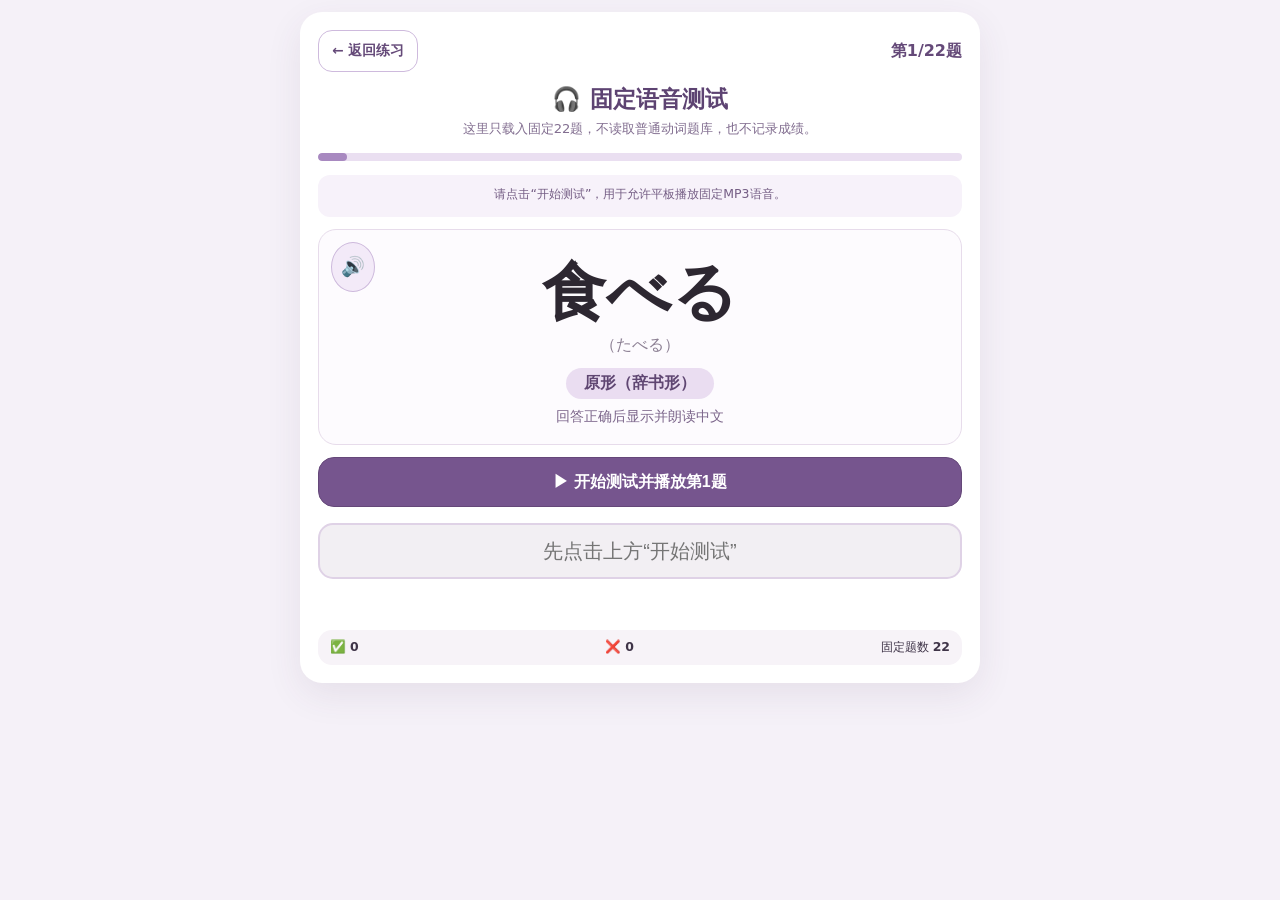
==== voice-test.html @ b7515061 "Add files via upload" ====
<!DOCTYPE html>
<html lang="zh-CN">
<head>
  <meta charset="UTF-8">
  <meta name="viewport" content="width=device-width,initial-scale=1,viewport-fit=cover">
  <meta http-equiv="Cache-Control" content="no-cache, no-store, must-revalidate">
  <title>固定22题语音测试</title>
  <style>
    *{box-sizing:border-box;margin:0;padding:0}
    body{min-height:100vh;min-height:100dvh;background:#f5f1f8;color:#3f3448;font-family:system-ui,-apple-system,"Noto Sans SC","Noto Sans JP",sans-serif;padding:12px}
    .page{width:min(100%,680px);margin:0 auto;background:#fff;border-radius:22px;padding:18px;box-shadow:0 12px 36px rgba(76,50,94,.09)}
    .top{display:flex;align-items:center;justify-content:space-between;gap:12px}
    .back{display:inline-flex;align-items:center;min-height:42px;padding:8px 13px;border:1px solid #cebadd;border-radius:14px;background:#fff;color:#654a79;text-decoration:none;font-weight:700;font-size:.86rem}
    .counter{font-size:1rem;font-weight:800;color:#654a79;white-space:nowrap}
    h1{text-align:center;font-size:1.45rem;margin:12px 0 4px;color:#5d4372}
    .sub{text-align:center;color:#826e90;font-size:.82rem;line-height:1.5}
    .bar-wrap{height:8px;background:#eadff1;border-radius:999px;overflow:hidden;margin:14px 0}
    .bar{height:100%;width:4.55%;background:#a889c0;border-radius:999px;transition:width .2s ease}
    .audio-status{min-height:42px;padding:10px 12px;border-radius:12px;background:#f7f2fa;color:#745d84;text-align:center;font-size:.78rem;line-height:1.45;margin-bottom:12px}
    .question{position:relative;text-align:center;border:1px solid #e7dceb;border-radius:18px;padding:24px 12px 18px;background:#fdfbfe}
    .speak{position:absolute;left:12px;top:12px;width:44px;height:44px;border:1px solid #cdb9dc;border-radius:50%;background:#f3eaf8;color:#654a79;font-size:1.2rem;cursor:pointer}
    .verb{font-size:clamp(2.5rem,11vw,4rem);font-weight:800;color:#2d2731;line-height:1.2}
    .reading{margin-top:5px;color:#8d8094;font-size:1rem}
    .form{display:inline-block;margin-top:12px;padding:5px 18px;border-radius:999px;background:#eaddf1;color:#5f4672;font-size:1rem;font-weight:800}
    .meaning{margin-top:9px;color:#7c668b;font-size:.86rem}
    input{width:100%;min-height:56px;margin:14px 0 9px;padding:10px 14px;border:2px solid #dfd2e6;border-radius:15px;text-align:center;font-size:1.25rem;outline:none}
    input:focus{border-color:#a889c0;box-shadow:0 0 0 3px rgba(168,137,192,.14)}
    input.wrong{border-color:#d88478;background:#fff8f7}
    input:disabled{background:#f2eff3;color:#9a929e}
    .message{min-height:30px;text-align:center;font-weight:800;line-height:1.45;margin-bottom:6px}
    .ok{color:#477445}.bad{color:#b3483c}
    button{min-height:50px;border:1px solid #b69acb;border-radius:16px;background:#a889c0;color:#fff;font-weight:800;font-size:1rem;cursor:pointer}
    .start{width:100%;margin:12px 0 2px;background:#76558e;border-color:#654879}
    .actions{display:grid;grid-template-columns:1fr 1fr;gap:9px}
    .next{background:#6d9b68;border-color:#5e895a}
    .hidden{display:none!important}
    .answer-info{margin-top:10px;padding:13px;border-radius:14px;background:#eef7eb;border-left:5px solid #7da676;color:#355e34;line-height:1.6}
    .answer-info strong{display:block;font-size:1.3rem}
    .stats{display:flex;justify-content:space-between;gap:8px;margin-top:12px;padding:9px 12px;border-radius:14px;background:#f7f3f8;font-size:.78rem}
    .finish{text-align:center;padding:28px 12px}
    .finish h2{color:#4d7549;margin-bottom:10px}
    .finish p{line-height:1.7;color:#5f5266}
    .finish a{display:block;margin-top:16px;padding:13px;border-radius:15px;background:#76558e;color:#fff;text-decoration:none;font-weight:800}
    audio{display:none}
    @media(max-width:599px){body{padding:0;background:#fff}.page{min-height:100vh;min-height:100dvh;border-radius:0;box-shadow:none;padding:max(15px,env(safe-area-inset-top)) max(15px,env(safe-area-inset-right)) max(15px,env(safe-area-inset-bottom)) max(15px,env(safe-area-inset-left))}.question{padding-top:28px}.stats{font-size:.74rem}}
  </style>
</head>
<body>
<main class="page">
  <div class="top">
    <a class="back" href="index.html?v=voice-test-3">← 返回练习</a>
    <span class="counter" id="counter">第1/22题</span>
  </div>
  <h1>🎧 固定语音测试</h1>
  <p class="sub">这里只载入固定22题，不读取普通动词题库，也不记录成绩。</p>
  <div class="bar-wrap"><div class="bar" id="bar"></div></div>
  <div class="audio-status" id="audioStatus">请点击“开始测试”，用于允许平板播放固定MP3语音。</div>

  <section id="testArea">
    <div class="question">
      <button type="button" class="speak" id="speakBtn" aria-label="播放本题日语" title="播放本题日语">🔊</button>
      <div class="verb" id="verb"></div>
      <div class="reading" id="reading"></div>
      <div class="form" id="form"></div>
      <div class="meaning" id="meaningHint">回答正确后显示并朗读中文</div>
    </div>
    <button type="button" class="start" id="startBtn">▶ 开始测试并播放第1题</button>
    <input type="text" id="answer" placeholder="先点击上方“开始测试”" autocomplete="off" autocapitalize="off" spellcheck="false" disabled>
    <div class="message" id="message"></div>
    <div class="actions hidden" id="actions">
      <button type="button" id="submitBtn">决定</button>
      <button type="button" class="next hidden" id="nextBtn">下一题</button>
    </div>
    <div class="answer-info hidden" id="answerInfo"></div>
    <div class="stats"><span>✅ <b id="okCount">0</b></span><span>❌ <b id="wrongCount">0</b></span><span>固定题数 <b>22</b></span></div>
  </section>

  <section class="finish hidden" id="finishArea">
    <h2>22题语音测试完成</h2>
    <p id="finishText"></p>
    <a href="voice-test.html?v=voice-test-3">重新测试22题</a>
    <a href="index.html?v=voice-test-3">返回普通练习</a>
  </section>
  <audio id="voicePlayer" preload="auto" playsinline></audio>
</main>

<script>
(function() {
  'use strict';

  var QUESTIONS = [
    {base:'食べる',baseReading:'たべる',form:'原形（辞书形）',answer:'たべる',japanese:'食べる',meaning:'吃',jp:'audio/nemo-f6/taberu.mp3',zh:'audio/zh-melo/chi.mp3'},
    {base:'食べる',baseReading:'たべる',form:'可能形',answer:'たべられる',japanese:'食べられる',meaning:'能吃',jp:'audio/nemo-f6/taberareru.mp3',zh:'audio/zh-melo/neng-chi.mp3'},
    {base:'食べる',baseReading:'たべる',form:'被动形',answer:'たべられる',japanese:'食べられる',meaning:'被吃',jp:'audio/nemo-f6/taberareru.mp3',zh:'audio/zh-melo/bei-chi.mp3'},
    {base:'食べる',baseReading:'たべる',form:'使役被动形',answer:'たべさせられる',japanese:'食べさせられる',meaning:'被迫吃',jp:'audio/nemo-f6/tabesaserareru.mp3',zh:'audio/zh-melo/bei-po-chi.mp3'},
    {base:'行く',baseReading:'いく',form:'原形（辞书形）',answer:'いく',japanese:'行く',meaning:'去',jp:'audio/nemo-f6/iku.mp3',zh:'audio/zh-melo/qu.mp3'},
    {base:'行く',baseReading:'いく',form:'て形',answer:'いって',japanese:'行って',meaning:'去',jp:'audio/nemo-f6/itte.mp3',zh:'audio/zh-melo/qu.mp3'},
    {base:'行く',baseReading:'いく',form:'过去形（た形）',answer:'いった',japanese:'行った',meaning:'去了',jp:'audio/nemo-f6/itta.mp3',zh:'audio/zh-melo/qu-le.mp3'},
    {base:'来る',baseReading:'くる',form:'否定形（ない形）',answer:'こない',japanese:'来ない',meaning:'不来',jp:'audio/nemo-f6/konai.mp3',zh:'audio/zh-melo/bu-lai.mp3'},
    {base:'来る',baseReading:'くる',form:'可能形',answer:'こられる',japanese:'来られる',meaning:'能来',jp:'audio/nemo-f6/korareru.mp3',zh:'audio/zh-melo/neng-lai.mp3'},
    {base:'来る',baseReading:'くる',form:'被动形',answer:'こられる',japanese:'来られる',meaning:'因为有人来而受到影响',jp:'audio/nemo-f6/korareru.mp3',zh:'audio/zh-melo/yin-lai-er-shou-ying-xiang.mp3'},
    {base:'する',baseReading:'する',form:'原形（辞书形）',answer:'する',japanese:'する',meaning:'做',jp:'audio/nemo-f6/suru.mp3',zh:'audio/zh-melo/zuo.mp3'},
    {base:'する',baseReading:'する',form:'可能形',answer:'できる',japanese:'できる',meaning:'能做',jp:'audio/nemo-f6/dekiru.mp3',zh:'audio/zh-melo/neng-zuo.mp3'},
    {base:'読む',baseReading:'よむ',form:'原形（辞书形）',answer:'よむ',japanese:'読む',meaning:'读',jp:'audio/nemo-f6/yomu.mp3',zh:'audio/zh-melo/du.mp3'},
    {base:'読む',baseReading:'よむ',form:'て形',answer:'よんで',japanese:'読んで',meaning:'读',jp:'audio/nemo-f6/yonde.mp3',zh:'audio/zh-melo/du.mp3'},
    {base:'書く',baseReading:'かく',form:'原形（辞书形）',answer:'かく',japanese:'書く',meaning:'写',jp:'audio/nemo-f6/kaku.mp3',zh:'audio/zh-melo/xie.mp3'},
    {base:'書く',baseReading:'かく',form:'假定形（ば形）',answer:'かけば',japanese:'書けば',meaning:'如果写',jp:'audio/nemo-f6/kakeba.mp3',zh:'audio/zh-melo/ru-guo-xie.mp3'},
    {base:'話す',baseReading:'はなす',form:'原形（辞书形）',answer:'はなす',japanese:'話す',meaning:'说',jp:'audio/nemo-f6/hanasu.mp3',zh:'audio/zh-melo/shuo.mp3'},
    {base:'話す',baseReading:'はなす',form:'使役被动形',answer:'はなさせられる',japanese:'話させられる',meaning:'被迫说',jp:'audio/nemo-f6/hanasaserareru.mp3',zh:'audio/zh-melo/bei-po-shuo.mp3'},
    {base:'見る',baseReading:'みる',form:'原形（辞书形）',answer:'みる',japanese:'見る',meaning:'看',jp:'audio/nemo-f6/miru.mp3',zh:'audio/zh-melo/kan.mp3'},
    {base:'見る',baseReading:'みる',form:'否定形（ない形）',answer:'みない',japanese:'見ない',meaning:'不看',jp:'audio/nemo-f6/minai.mp3',zh:'audio/zh-melo/bu-kan.mp3'},
    {base:'起きる',baseReading:'おきる',form:'意志形',answer:'おきよう',japanese:'起きよう',meaning:'起床吧',jp:'audio/nemo-f6/okiyou.mp3',zh:'audio/zh-melo/qi-chuang-ba.mp3'},
    {base:'泳ぐ',baseReading:'およぐ',form:'过去形（た形）',answer:'およいだ',japanese:'泳いだ',meaning:'游泳了',jp:'audio/nemo-f6/oyoida.mp3',zh:'audio/zh-melo/you-yong-le.mp3'}
  ];

  var index = 0;
  var started = false;
  var answered = false;
  var hadError = false;
  var okCount = 0;
  var wrongCount = 0;
  var audioQueue = [];

  var counter = document.getElementById('counter');
  var bar = document.getElementById('bar');
  var verb = document.getElementById('verb');
  var reading = document.getElementById('reading');
  var form = document.getElementById('form');
  var meaningHint = document.getElementById('meaningHint');
  var audioStatus = document.getElementById('audioStatus');
  var startBtn = document.getElementById('startBtn');
  var speakBtn = document.getElementById('speakBtn');
  var answer = document.getElementById('answer');
  var message = document.getElementById('message');
  var actions = document.getElementById('actions');
  var submitBtn = document.getElementById('submitBtn');
  var nextBtn = document.getElementById('nextBtn');
  var answerInfo = document.getElementById('answerInfo');
  var player = document.getElementById('voicePlayer');

  function currentQuestion() { return QUESTIONS[index]; }

  function normalize(value) {
    return String(value || '').normalize('NFKC').replace(/[\s。．.]/g, '').replace(/[ァ-ヶ]/g, function(character) {
      return String.fromCharCode(character.charCodeAt(0) - 96);
    });
  }

  function audioUrl(path) {
    return new URL(path, window.location.href).href;
  }

  function stopAudio() {
    audioQueue = [];
    try { player.pause(); player.currentTime = 0; } catch (error) {}
  }

  function playNextAudio() {
    if (!audioQueue.length) {
      audioStatus.textContent = '播放完成。';
      return;
    }
    var item = audioQueue.shift();
    player.src = audioUrl(item.path);
    player.load();
    audioStatus.textContent = item.label;
    var playResult;
    try { playResult = player.play(); }
    catch (error) {
      audioStatus.textContent = '播放失败，请点左侧扬声器重试。';
      return;
    }
    if (playResult && typeof playResult.catch === 'function') {
      playResult.catch(function() {
        audioStatus.textContent = '浏览器阻止了播放，请点左侧扬声器重试。';
      });
    }
  }

  function playItems(items) {
    stopAudio();
    audioQueue = items.slice();
    playNextAudio();
  }

  player.addEventListener('ended', playNextAudio);
  player.addEventListener('error', function() {
    var failed = player.currentSrc ? player.currentSrc.split('/').pop() : '未知文件';
    audioStatus.textContent = '语音文件读取失败：' + failed;
  });

  function playQuestionJapanese() {
    var question = currentQuestion();
    playItems([{path:question.jp,label:'正在播放本题日语：' + question.japanese}]);
  }

  function renderQuestion(playSound) {
    var question = currentQuestion();
    counter.textContent = '第' + (index + 1) + '/22题';
    bar.style.width = (((index + 1) / QUESTIONS.length) * 100).toFixed(2) + '%';
    verb.textContent = question.base;
    reading.textContent = '（' + question.baseReading + '）';
    form.textContent = question.form;
    meaningHint.textContent = '回答正确后显示并朗读中文';
    answer.value = '';
    answer.className = '';
    message.textContent = '';
    answerInfo.classList.add('hidden');
    answerInfo.innerHTML = '';
    submitBtn.classList.remove('hidden');
    nextBtn.classList.add('hidden');
    answered = false;
    hadError = false;
    if (started) {
      answer.disabled = false;
      answer.placeholder = '输入日语变形（平假名或汉字）';
      try { answer.focus({preventScroll:true}); } catch (error) { answer.focus(); }
      if (playSound) playQuestionJapanese();
    }
  }

  function startTest() {
    started = true;
    startBtn.classList.add('hidden');
    actions.classList.remove('hidden');
    answer.disabled = false;
    answer.placeholder = '输入日语变形（平假名或汉字）';
    try { answer.focus({preventScroll:true}); } catch (error) { answer.focus(); }
    playQuestionJapanese();
  }

  function checkAnswer() {
    if (!started || answered) return;
    var question = currentQuestion();
    var value = normalize(answer.value);
    if (!value) return;
    var correct = value === normalize(question.answer) || value === normalize(question.japanese);
    if (!correct) {
      if (!hadError) { wrongCount++; document.getElementById('wrongCount').textContent = wrongCount; }
      hadError = true;
      answer.value = '';
      answer.className = 'wrong';
      message.innerHTML = '<span class="bad">错误，正确答案：' + question.japanese + '（' + question.answer + '）<br>请重新输入正确答案</span>';
      try { answer.focus({preventScroll:true}); } catch (error) { answer.focus(); }
      return;
    }

    if (!hadError) { okCount++; document.getElementById('okCount').textContent = okCount; }
    answered = true;
    answer.className = '';
    answer.disabled = true;
    message.innerHTML = '<span class="ok">✔ 正确</span>';
    answerInfo.innerHTML = '<span>正确变形</span><strong>' + question.japanese + '（' + question.answer + '）</strong><span>中文：' + question.meaning + '</span>';
    answerInfo.classList.remove('hidden');
    meaningHint.textContent = '中文：' + question.meaning;
    submitBtn.classList.add('hidden');
    nextBtn.classList.remove('hidden');
    nextBtn.textContent = index === QUESTIONS.length - 1 ? '完成测试' : '下一题';
    playItems([
      {path:question.jp,label:'正在播放正确日语：' + question.japanese},
      {path:question.zh,label:'正在播放中文：' + question.meaning}
    ]);
  }

  function nextQuestion() {
    if (!answered) return;
    if (index >= QUESTIONS.length - 1) {
      stopAudio();
      document.getElementById('testArea').classList.add('hidden');
      document.getElementById('finishArea').classList.remove('hidden');
      counter.textContent = '第22/22题 · 已完成';
      bar.style.width = '100%';
      document.getElementById('finishText').textContent = '固定22题已全部完成。首次答对 ' + okCount + ' 题，答错过 ' + wrongCount + ' 题。';
      audioStatus.textContent = '语音测试完成。';
      return;
    }
    index++;
    renderQuestion(true);
  }

  startBtn.addEventListener('click', startTest);
  speakBtn.addEventListener('click', playQuestionJapanese);
  submitBtn.addEventListener('click', checkAnswer);
  nextBtn.addEventListener('click', nextQuestion);
  answer.addEventListener('keydown', function(event) {
    if (event.key !== 'Enter') return;
    if (answered) nextQuestion();
    else checkAnswer();
  });

  window.__VOICE_TEST_QUESTIONS__ = QUESTIONS;
  window.__VOICE_TEST_STATE__ = function() {
    return {index:index,started:started,answered:answered,okCount:okCount,wrongCount:wrongCount,audioQueue:audioQueue.slice()};
  };
  renderQuestion(false);
})();
</script>
</body>
</html>
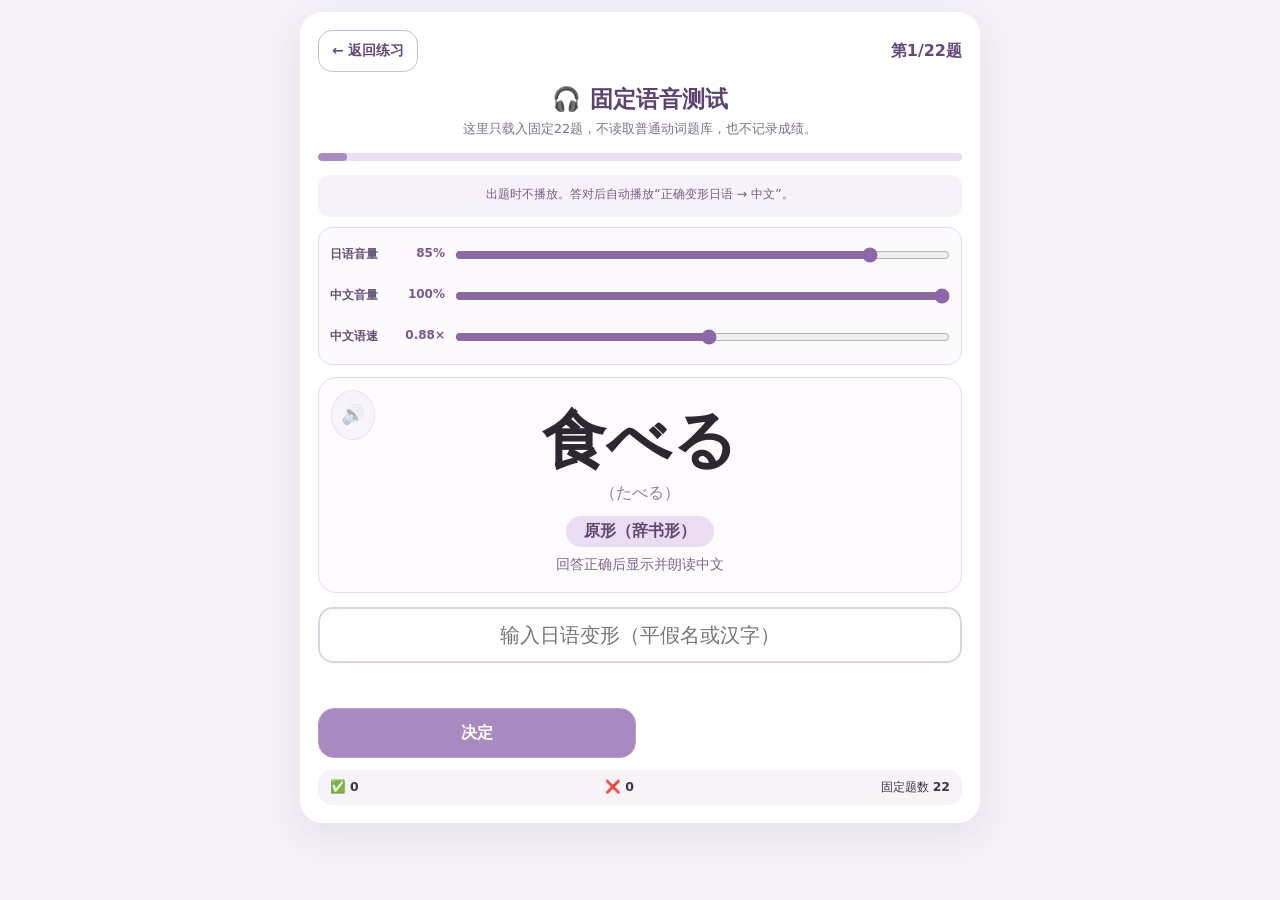
==== commit 5970e6b2: "Add files via upload" ====
--- a/voice-test.html
+++ b/voice-test.html
@@ -16,9 +16,14 @@
     .sub{text-align:center;color:#826e90;font-size:.82rem;line-height:1.5}
     .bar-wrap{height:8px;background:#eadff1;border-radius:999px;overflow:hidden;margin:14px 0}
     .bar{height:100%;width:4.55%;background:#a889c0;border-radius:999px;transition:width .2s ease}
-    .audio-status{min-height:42px;padding:10px 12px;border-radius:12px;background:#f7f2fa;color:#745d84;text-align:center;font-size:.78rem;line-height:1.45;margin-bottom:12px}
+    .audio-status{min-height:42px;padding:10px 12px;border-radius:12px;background:#f7f2fa;color:#745d84;text-align:center;font-size:.78rem;line-height:1.45;margin-bottom:10px}
+    .voice-controls{display:grid;gap:9px;margin-bottom:12px;padding:11px;border:1px solid #e5d9eb;border-radius:14px;background:#fdfafe}
+    .voice-control{display:grid;grid-template-columns:115px minmax(0,1fr);align-items:center;gap:10px;color:#654f74;font-size:.75rem;font-weight:800}
+    .voice-control>span{display:flex;justify-content:space-between;gap:5px;white-space:nowrap}.voice-control output{color:#7b5793;font-variant-numeric:tabular-nums}
+    .voice-control input[type="range"]{width:100%;min-height:32px;height:32px;margin:0;padding:0;border:0;border-radius:0;background:transparent;box-shadow:none;accent-color:#8d68a8;cursor:pointer}
     .question{position:relative;text-align:center;border:1px solid #e7dceb;border-radius:18px;padding:24px 12px 18px;background:#fdfbfe}
     .speak{position:absolute;left:12px;top:12px;width:44px;height:44px;border:1px solid #cdb9dc;border-radius:50%;background:#f3eaf8;color:#654a79;font-size:1.2rem;cursor:pointer}
+    .speak:disabled{opacity:.38;cursor:not-allowed}
     .verb{font-size:clamp(2.5rem,11vw,4rem);font-weight:800;color:#2d2731;line-height:1.2}
     .reading{margin-top:5px;color:#8d8094;font-size:1rem}
     .form{display:inline-block;margin-top:12px;padding:5px 18px;border-radius:999px;background:#eaddf1;color:#5f4672;font-size:1rem;font-weight:800}
@@ -30,7 +35,6 @@
     .message{min-height:30px;text-align:center;font-weight:800;line-height:1.45;margin-bottom:6px}
     .ok{color:#477445}.bad{color:#b3483c}
     button{min-height:50px;border:1px solid #b69acb;border-radius:16px;background:#a889c0;color:#fff;font-weight:800;font-size:1rem;cursor:pointer}
-    .start{width:100%;margin:12px 0 2px;background:#76558e;border-color:#654879}
     .actions{display:grid;grid-template-columns:1fr 1fr;gap:9px}
     .next{background:#6d9b68;border-color:#5e895a}
     .hidden{display:none!important}
@@ -48,26 +52,40 @@
 <body>
 <main class="page">
   <div class="top">
-    <a class="back" href="index.html?v=voice-test-3">← 返回练习</a>
+    <a class="back" href="index.html?v=audio-logic-1">← 返回练习</a>
     <span class="counter" id="counter">第1/22题</span>
   </div>
   <h1>🎧 固定语音测试</h1>
   <p class="sub">这里只载入固定22题，不读取普通动词题库，也不记录成绩。</p>
   <div class="bar-wrap"><div class="bar" id="bar"></div></div>
-  <div class="audio-status" id="audioStatus">请点击“开始测试”，用于允许平板播放固定MP3语音。</div>
+  <div class="audio-status" id="audioStatus">出题时不播放。答对后自动播放“正确变形日语 → 中文”。</div>
+
+  <div class="voice-controls" aria-label="语音音量和语速设置">
+    <label class="voice-control" for="japaneseVolume">
+      <span>日语音量 <output id="japaneseVolumeValue">85%</output></span>
+      <input id="japaneseVolume" type="range" min="0" max="100" step="5" value="85">
+    </label>
+    <label class="voice-control" for="chineseVolume">
+      <span>中文音量 <output id="chineseVolumeValue">100%</output></span>
+      <input id="chineseVolume" type="range" min="0" max="100" step="5" value="100">
+    </label>
+    <label class="voice-control" for="chineseRate">
+      <span>中文语速 <output id="chineseRateValue">0.88×</output></span>
+      <input id="chineseRate" type="range" min="0.70" max="1.05" step="0.01" value="0.88">
+    </label>
+  </div>
 
   <section id="testArea">
     <div class="question">
-      <button type="button" class="speak" id="speakBtn" aria-label="播放本题日语" title="播放本题日语">🔊</button>
+      <button type="button" class="speak" id="speakBtn" aria-label="答对后重播日语和中文" title="答对后可重播日语和中文" disabled>🔊</button>
       <div class="verb" id="verb"></div>
       <div class="reading" id="reading"></div>
       <div class="form" id="form"></div>
       <div class="meaning" id="meaningHint">回答正确后显示并朗读中文</div>
     </div>
-    <button type="button" class="start" id="startBtn">▶ 开始测试并播放第1题</button>
-    <input type="text" id="answer" placeholder="先点击上方“开始测试”" autocomplete="off" autocapitalize="off" spellcheck="false" disabled>
+    <input type="text" id="answer" placeholder="输入日语变形（平假名或汉字）" autocomplete="off" autocapitalize="off" spellcheck="false">
     <div class="message" id="message"></div>
-    <div class="actions hidden" id="actions">
+    <div class="actions" id="actions">
       <button type="button" id="submitBtn">决定</button>
       <button type="button" class="next hidden" id="nextBtn">下一题</button>
     </div>
@@ -78,8 +96,8 @@
   <section class="finish hidden" id="finishArea">
     <h2>22题语音测试完成</h2>
     <p id="finishText"></p>
-    <a href="voice-test.html?v=voice-test-3">重新测试22题</a>
-    <a href="index.html?v=voice-test-3">返回普通练习</a>
+    <a href="voice-test.html?v=audio-logic-1">重新测试22题</a>
+    <a href="index.html?v=audio-logic-1">返回普通练习</a>
   </section>
   <audio id="voicePlayer" preload="auto" playsinline></audio>
 </main>
@@ -89,37 +107,50 @@
   'use strict';
 
   var QUESTIONS = [
-    {base:'食べる',baseReading:'たべる',form:'原形（辞书形）',answer:'たべる',japanese:'食べる',meaning:'吃',jp:'audio/nemo-f6/taberu.mp3',zh:'audio/zh-melo/chi.mp3'},
-    {base:'食べる',baseReading:'たべる',form:'可能形',answer:'たべられる',japanese:'食べられる',meaning:'能吃',jp:'audio/nemo-f6/taberareru.mp3',zh:'audio/zh-melo/neng-chi.mp3'},
-    {base:'食べる',baseReading:'たべる',form:'被动形',answer:'たべられる',japanese:'食べられる',meaning:'被吃',jp:'audio/nemo-f6/taberareru.mp3',zh:'audio/zh-melo/bei-chi.mp3'},
-    {base:'食べる',baseReading:'たべる',form:'使役被动形',answer:'たべさせられる',japanese:'食べさせられる',meaning:'被迫吃',jp:'audio/nemo-f6/tabesaserareru.mp3',zh:'audio/zh-melo/bei-po-chi.mp3'},
-    {base:'行く',baseReading:'いく',form:'原形（辞书形）',answer:'いく',japanese:'行く',meaning:'去',jp:'audio/nemo-f6/iku.mp3',zh:'audio/zh-melo/qu.mp3'},
-    {base:'行く',baseReading:'いく',form:'て形',answer:'いって',japanese:'行って',meaning:'去',jp:'audio/nemo-f6/itte.mp3',zh:'audio/zh-melo/qu.mp3'},
-    {base:'行く',baseReading:'いく',form:'过去形（た形）',answer:'いった',japanese:'行った',meaning:'去了',jp:'audio/nemo-f6/itta.mp3',zh:'audio/zh-melo/qu-le.mp3'},
-    {base:'来る',baseReading:'くる',form:'否定形（ない形）',answer:'こない',japanese:'来ない',meaning:'不来',jp:'audio/nemo-f6/konai.mp3',zh:'audio/zh-melo/bu-lai.mp3'},
-    {base:'来る',baseReading:'くる',form:'可能形',answer:'こられる',japanese:'来られる',meaning:'能来',jp:'audio/nemo-f6/korareru.mp3',zh:'audio/zh-melo/neng-lai.mp3'},
-    {base:'来る',baseReading:'くる',form:'被动形',answer:'こられる',japanese:'来られる',meaning:'因为有人来而受到影响',jp:'audio/nemo-f6/korareru.mp3',zh:'audio/zh-melo/yin-lai-er-shou-ying-xiang.mp3'},
-    {base:'する',baseReading:'する',form:'原形（辞书形）',answer:'する',japanese:'する',meaning:'做',jp:'audio/nemo-f6/suru.mp3',zh:'audio/zh-melo/zuo.mp3'},
-    {base:'する',baseReading:'する',form:'可能形',answer:'できる',japanese:'できる',meaning:'能做',jp:'audio/nemo-f6/dekiru.mp3',zh:'audio/zh-melo/neng-zuo.mp3'},
-    {base:'読む',baseReading:'よむ',form:'原形（辞书形）',answer:'よむ',japanese:'読む',meaning:'读',jp:'audio/nemo-f6/yomu.mp3',zh:'audio/zh-melo/du.mp3'},
-    {base:'読む',baseReading:'よむ',form:'て形',answer:'よんで',japanese:'読んで',meaning:'读',jp:'audio/nemo-f6/yonde.mp3',zh:'audio/zh-melo/du.mp3'},
-    {base:'書く',baseReading:'かく',form:'原形（辞书形）',answer:'かく',japanese:'書く',meaning:'写',jp:'audio/nemo-f6/kaku.mp3',zh:'audio/zh-melo/xie.mp3'},
-    {base:'書く',baseReading:'かく',form:'假定形（ば形）',answer:'かけば',japanese:'書けば',meaning:'如果写',jp:'audio/nemo-f6/kakeba.mp3',zh:'audio/zh-melo/ru-guo-xie.mp3'},
-    {base:'話す',baseReading:'はなす',form:'原形（辞书形）',answer:'はなす',japanese:'話す',meaning:'说',jp:'audio/nemo-f6/hanasu.mp3',zh:'audio/zh-melo/shuo.mp3'},
-    {base:'話す',baseReading:'はなす',form:'使役被动形',answer:'はなさせられる',japanese:'話させられる',meaning:'被迫说',jp:'audio/nemo-f6/hanasaserareru.mp3',zh:'audio/zh-melo/bei-po-shuo.mp3'},
-    {base:'見る',baseReading:'みる',form:'原形（辞书形）',answer:'みる',japanese:'見る',meaning:'看',jp:'audio/nemo-f6/miru.mp3',zh:'audio/zh-melo/kan.mp3'},
-    {base:'見る',baseReading:'みる',form:'否定形（ない形）',answer:'みない',japanese:'見ない',meaning:'不看',jp:'audio/nemo-f6/minai.mp3',zh:'audio/zh-melo/bu-kan.mp3'},
-    {base:'起きる',baseReading:'おきる',form:'意志形',answer:'おきよう',japanese:'起きよう',meaning:'起床吧',jp:'audio/nemo-f6/okiyou.mp3',zh:'audio/zh-melo/qi-chuang-ba.mp3'},
-    {base:'泳ぐ',baseReading:'およぐ',form:'过去形（た形）',answer:'およいだ',japanese:'泳いだ',meaning:'游泳了',jp:'audio/nemo-f6/oyoida.mp3',zh:'audio/zh-melo/you-yong-le.mp3'}
+    {base:'食べる',baseReading:'たべる',form:'原形（辞书形）',answer:'たべる',japanese:'食べる',meaning:'吃',jp:'audio/nemo-f6/taberu.mp3',zh:'audio/zh-melo-v2/chi.mp3'},
+    {base:'食べる',baseReading:'たべる',form:'可能形',answer:'たべられる',japanese:'食べられる',meaning:'能吃',jp:'audio/nemo-f6/taberareru.mp3',zh:'audio/zh-melo-v2/neng-chi.mp3'},
+    {base:'食べる',baseReading:'たべる',form:'被动形',answer:'たべられる',japanese:'食べられる',meaning:'被吃',jp:'audio/nemo-f6/taberareru.mp3',zh:'audio/zh-melo-v2/bei-chi.mp3'},
+    {base:'食べる',baseReading:'たべる',form:'使役被动形',answer:'たべさせられる',japanese:'食べさせられる',meaning:'被迫吃',jp:'audio/nemo-f6/tabesaserareru.mp3',zh:'audio/zh-melo-v2/bei-po-chi.mp3'},
+    {base:'行く',baseReading:'いく',form:'原形（辞书形）',answer:'いく',japanese:'行く',meaning:'去',jp:'audio/nemo-f6/iku.mp3',zh:'audio/zh-melo-v2/qu.mp3'},
+    {base:'行く',baseReading:'いく',form:'て形',answer:'いって',japanese:'行って',meaning:'去',jp:'audio/nemo-f6/itte.mp3',zh:'audio/zh-melo-v2/qu.mp3'},
+    {base:'行く',baseReading:'いく',form:'过去形（た形）',answer:'いった',japanese:'行った',meaning:'去了',jp:'audio/nemo-f6/itta.mp3',zh:'audio/zh-melo-v2/qu-le.mp3'},
+    {base:'来る',baseReading:'くる',form:'否定形（ない形）',answer:'こない',japanese:'来ない',meaning:'不来',jp:'audio/nemo-f6/konai.mp3',zh:'audio/zh-melo-v2/bu-lai.mp3'},
+    {base:'来る',baseReading:'くる',form:'可能形',answer:'こられる',japanese:'来られる',meaning:'能来',jp:'audio/nemo-f6/korareru.mp3',zh:'audio/zh-melo-v2/neng-lai.mp3'},
+    {base:'来る',baseReading:'くる',form:'被动形',answer:'こられる',japanese:'来られる',meaning:'因为有人来而受到影响',jp:'audio/nemo-f6/korareru.mp3',zh:'audio/zh-melo-v2/yin-lai-er-shou-ying-xiang.mp3'},
+    {base:'する',baseReading:'する',form:'原形（辞书形）',answer:'する',japanese:'する',meaning:'做',jp:'audio/nemo-f6/suru.mp3',zh:'audio/zh-melo-v2/zuo.mp3'},
+    {base:'する',baseReading:'する',form:'可能形',answer:'できる',japanese:'できる',meaning:'能做',jp:'audio/nemo-f6/dekiru.mp3',zh:'audio/zh-melo-v2/neng-zuo.mp3'},
+    {base:'読む',baseReading:'よむ',form:'原形（辞书形）',answer:'よむ',japanese:'読む',meaning:'读',jp:'audio/nemo-f6/yomu.mp3',zh:'audio/zh-melo-v2/du.mp3'},
+    {base:'読む',baseReading:'よむ',form:'て形',answer:'よんで',japanese:'読んで',meaning:'读',jp:'audio/nemo-f6/yonde.mp3',zh:'audio/zh-melo-v2/du.mp3'},
+    {base:'書く',baseReading:'かく',form:'原形（辞书形）',answer:'かく',japanese:'書く',meaning:'写',jp:'audio/nemo-f6/kaku.mp3',zh:'audio/zh-melo-v2/xie.mp3'},
+    {base:'書く',baseReading:'かく',form:'假定形（ば形）',answer:'かけば',japanese:'書けば',meaning:'如果写',jp:'audio/nemo-f6/kakeba.mp3',zh:'audio/zh-melo-v2/ru-guo-xie.mp3'},
+    {base:'話す',baseReading:'はなす',form:'原形（辞书形）',answer:'はなす',japanese:'話す',meaning:'说',jp:'audio/nemo-f6/hanasu.mp3',zh:'audio/zh-melo-v2/shuo.mp3'},
+    {base:'話す',baseReading:'はなす',form:'使役被动形',answer:'はなさせられる',japanese:'話させられる',meaning:'被迫说',jp:'audio/nemo-f6/hanasaserareru.mp3',zh:'audio/zh-melo-v2/bei-po-shuo.mp3'},
+    {base:'見る',baseReading:'みる',form:'原形（辞书形）',answer:'みる',japanese:'見る',meaning:'看',jp:'audio/nemo-f6/miru.mp3',zh:'audio/zh-melo-v2/kan.mp3'},
+    {base:'見る',baseReading:'みる',form:'否定形（ない形）',answer:'みない',japanese:'見ない',meaning:'不看',jp:'audio/nemo-f6/minai.mp3',zh:'audio/zh-melo-v2/bu-kan.mp3'},
+    {base:'起きる',baseReading:'おきる',form:'意志形',answer:'おきよう',japanese:'起きよう',meaning:'起床吧',jp:'audio/nemo-f6/okiyou.mp3',zh:'audio/zh-melo-v2/qi-chuang-ba.mp3'},
+    {base:'泳ぐ',baseReading:'およぐ',form:'过去形（た形）',answer:'およいだ',japanese:'泳いだ',meaning:'游泳了',jp:'audio/nemo-f6/oyoida.mp3',zh:'audio/zh-melo-v2/you-yong-le.mp3'}
   ];
 
   var index = 0;
-  var started = false;
   var answered = false;
   var hadError = false;
   var okCount = 0;
   var wrongCount = 0;
   var audioQueue = [];
+  var currentAudioKind = '';
+  var nextAudioTimer = null;
+
+  function readStoredNumber(key, fallback, min, max) {
+    try {
+      var value = parseFloat(localStorage.getItem(key));
+      if (Number.isFinite(value) && value >= min && value <= max) return value;
+    } catch (error) {}
+    return fallback;
+  }
+
+  var japaneseVolume = readStoredNumber('verb_japanese_volume', 0.85, 0, 1);
+  var chineseVolume = readStoredNumber('verb_chinese_volume', 1, 0, 1);
+  var chineseRate = readStoredNumber('verb_chinese_rate', 0.88, 0.70, 1.05);
 
   var counter = document.getElementById('counter');
   var bar = document.getElementById('bar');
@@ -128,15 +159,19 @@
   var form = document.getElementById('form');
   var meaningHint = document.getElementById('meaningHint');
   var audioStatus = document.getElementById('audioStatus');
-  var startBtn = document.getElementById('startBtn');
   var speakBtn = document.getElementById('speakBtn');
   var answer = document.getElementById('answer');
   var message = document.getElementById('message');
-  var actions = document.getElementById('actions');
   var submitBtn = document.getElementById('submitBtn');
   var nextBtn = document.getElementById('nextBtn');
   var answerInfo = document.getElementById('answerInfo');
   var player = document.getElementById('voicePlayer');
+  var japaneseVolumeInput = document.getElementById('japaneseVolume');
+  var japaneseVolumeValue = document.getElementById('japaneseVolumeValue');
+  var chineseVolumeInput = document.getElementById('chineseVolume');
+  var chineseVolumeValue = document.getElementById('chineseVolumeValue');
+  var chineseRateInput = document.getElementById('chineseRate');
+  var chineseRateValue = document.getElementById('chineseRateValue');
 
   function currentQuestion() { return QUESTIONS[index]; }
 
@@ -150,30 +185,81 @@
     return new URL(path, window.location.href).href;
   }
 
+  function saveAudioSettings() {
+    try {
+      localStorage.setItem('verb_japanese_volume', String(japaneseVolume));
+      localStorage.setItem('verb_chinese_volume', String(chineseVolume));
+      localStorage.setItem('verb_chinese_rate', String(chineseRate));
+    } catch (error) {}
+  }
+
+  function renderAudioSettings() {
+    japaneseVolumeInput.value = String(Math.round(japaneseVolume * 100));
+    japaneseVolumeValue.textContent = Math.round(japaneseVolume * 100) + '%';
+    chineseVolumeInput.value = String(Math.round(chineseVolume * 100));
+    chineseVolumeValue.textContent = Math.round(chineseVolume * 100) + '%';
+    chineseRateInput.value = chineseRate.toFixed(2);
+    chineseRateValue.textContent = chineseRate.toFixed(2) + '×';
+  }
+
+  function applyCurrentAudioSettings() {
+    if (currentAudioKind === 'zh') {
+      player.volume = chineseVolume;
+      player.playbackRate = chineseRate;
+      player.defaultPlaybackRate = chineseRate;
+    } else {
+      player.volume = japaneseVolume;
+      player.playbackRate = 1;
+      player.defaultPlaybackRate = 1;
+    }
+    player.preservesPitch = true;
+    player.webkitPreservesPitch = true;
+  }
+
   function stopAudio() {
     audioQueue = [];
+    currentAudioKind = '';
+    if (nextAudioTimer !== null) {
+      clearTimeout(nextAudioTimer);
+      nextAudioTimer = null;
+    }
     try { player.pause(); player.currentTime = 0; } catch (error) {}
   }
 
   function playNextAudio() {
+    nextAudioTimer = null;
     if (!audioQueue.length) {
+      currentAudioKind = '';
       audioStatus.textContent = '播放完成。';
       return;
     }
     var item = audioQueue.shift();
+    currentAudioKind = item.kind;
     player.src = audioUrl(item.path);
+    applyCurrentAudioSettings();
     player.load();
     audioStatus.textContent = item.label;
     var playResult;
     try { playResult = player.play(); }
     catch (error) {
-      audioStatus.textContent = '播放失败，请点左侧扬声器重试。';
+      audioQueue = [];
+      audioStatus.textContent = '播放失败，请在答对后点左侧扬声器重试。';
       return;
     }
     if (playResult && typeof playResult.catch === 'function') {
       playResult.catch(function() {
-        audioStatus.textContent = '浏览器阻止了播放，请点左侧扬声器重试。';
+        audioQueue = [];
+        audioStatus.textContent = '浏览器阻止了播放，请在答对后点左侧扬声器重试。';
       });
+    }
+  }
+
+  function continueAudioQueue() {
+    if (currentAudioKind === 'ja' && audioQueue.length && audioQueue[0].kind === 'zh') {
+      audioStatus.textContent = '日语播放完成，准备播放中文…';
+      nextAudioTimer = setTimeout(playNextAudio, 260);
+    } else {
+      playNextAudio();
     }
   }
 
@@ -183,18 +269,24 @@
     playNextAudio();
   }
 
-  player.addEventListener('ended', playNextAudio);
+  player.addEventListener('ended', continueAudioQueue);
   player.addEventListener('error', function() {
     var failed = player.currentSrc ? player.currentSrc.split('/').pop() : '未知文件';
     audioStatus.textContent = '语音文件读取失败：' + failed;
-  });
-
-  function playQuestionJapanese() {
+    continueAudioQueue();
+  });
+
+  function playCorrectSequence() {
+    if (!answered) return;
     var question = currentQuestion();
-    playItems([{path:question.jp,label:'正在播放本题日语：' + question.japanese}]);
-  }
-
-  function renderQuestion(playSound) {
+    playItems([
+      {kind:'ja',path:question.jp,label:'正在播放正确变形日语：' + question.japanese},
+      {kind:'zh',path:question.zh,label:'正在播放中文：' + question.meaning}
+    ]);
+  }
+
+  function renderQuestion(autoFocus) {
+    stopAudio();
     var question = currentQuestion();
     counter.textContent = '第' + (index + 1) + '/22题';
     bar.style.width = (((index + 1) / QUESTIONS.length) * 100).toFixed(2) + '%';
@@ -202,35 +294,27 @@
     reading.textContent = '（' + question.baseReading + '）';
     form.textContent = question.form;
     meaningHint.textContent = '回答正确后显示并朗读中文';
+    audioStatus.textContent = '出题时不播放。答对后自动播放“正确变形日语 → 中文”。';
     answer.value = '';
     answer.className = '';
+    answer.disabled = false;
     message.textContent = '';
     answerInfo.classList.add('hidden');
     answerInfo.innerHTML = '';
     submitBtn.classList.remove('hidden');
     nextBtn.classList.add('hidden');
+    speakBtn.disabled = true;
     answered = false;
     hadError = false;
-    if (started) {
-      answer.disabled = false;
-      answer.placeholder = '输入日语变形（平假名或汉字）';
+    if (autoFocus) {
       try { answer.focus({preventScroll:true}); } catch (error) { answer.focus(); }
-      if (playSound) playQuestionJapanese();
-    }
-  }
-
-  function startTest() {
-    started = true;
-    startBtn.classList.add('hidden');
-    actions.classList.remove('hidden');
-    answer.disabled = false;
-    answer.placeholder = '输入日语变形（平假名或汉字）';
-    try { answer.focus({preventScroll:true}); } catch (error) { answer.focus(); }
-    playQuestionJapanese();
+    } else {
+      answer.blur();
+    }
   }
 
   function checkAnswer() {
-    if (!started || answered) return;
+    if (answered) return;
     var question = currentQuestion();
     var value = normalize(answer.value);
     if (!value) return;
@@ -249,6 +333,7 @@
     answered = true;
     answer.className = '';
     answer.disabled = true;
+    speakBtn.disabled = false;
     message.innerHTML = '<span class="ok">✔ 正确</span>';
     answerInfo.innerHTML = '<span>正确变形</span><strong>' + question.japanese + '（' + question.answer + '）</strong><span>中文：' + question.meaning + '</span>';
     answerInfo.classList.remove('hidden');
@@ -256,10 +341,7 @@
     submitBtn.classList.add('hidden');
     nextBtn.classList.remove('hidden');
     nextBtn.textContent = index === QUESTIONS.length - 1 ? '完成测试' : '下一题';
-    playItems([
-      {path:question.jp,label:'正在播放正确日语：' + question.japanese},
-      {path:question.zh,label:'正在播放中文：' + question.meaning}
-    ]);
+    playCorrectSequence();
   }
 
   function nextQuestion() {
@@ -278,8 +360,7 @@
     renderQuestion(true);
   }
 
-  startBtn.addEventListener('click', startTest);
-  speakBtn.addEventListener('click', playQuestionJapanese);
+  speakBtn.addEventListener('click', playCorrectSequence);
   submitBtn.addEventListener('click', checkAnswer);
   nextBtn.addEventListener('click', nextQuestion);
   answer.addEventListener('keydown', function(event) {
@@ -287,11 +368,24 @@
     if (answered) nextQuestion();
     else checkAnswer();
   });
+  japaneseVolumeInput.addEventListener('input', function() {
+    japaneseVolume = Math.max(0, Math.min(1, parseInt(japaneseVolumeInput.value, 10) / 100));
+    saveAudioSettings(); renderAudioSettings(); applyCurrentAudioSettings();
+  });
+  chineseVolumeInput.addEventListener('input', function() {
+    chineseVolume = Math.max(0, Math.min(1, parseInt(chineseVolumeInput.value, 10) / 100));
+    saveAudioSettings(); renderAudioSettings(); applyCurrentAudioSettings();
+  });
+  chineseRateInput.addEventListener('input', function() {
+    chineseRate = Math.max(0.70, Math.min(1.05, parseFloat(chineseRateInput.value)));
+    saveAudioSettings(); renderAudioSettings(); applyCurrentAudioSettings();
+  });
 
   window.__VOICE_TEST_QUESTIONS__ = QUESTIONS;
   window.__VOICE_TEST_STATE__ = function() {
-    return {index:index,started:started,answered:answered,okCount:okCount,wrongCount:wrongCount,audioQueue:audioQueue.slice()};
+    return {index:index,answered:answered,okCount:okCount,wrongCount:wrongCount,audioQueue:audioQueue.slice(),currentAudioKind:currentAudioKind};
   };
+  renderAudioSettings();
   renderQuestion(false);
 })();
 </script>
